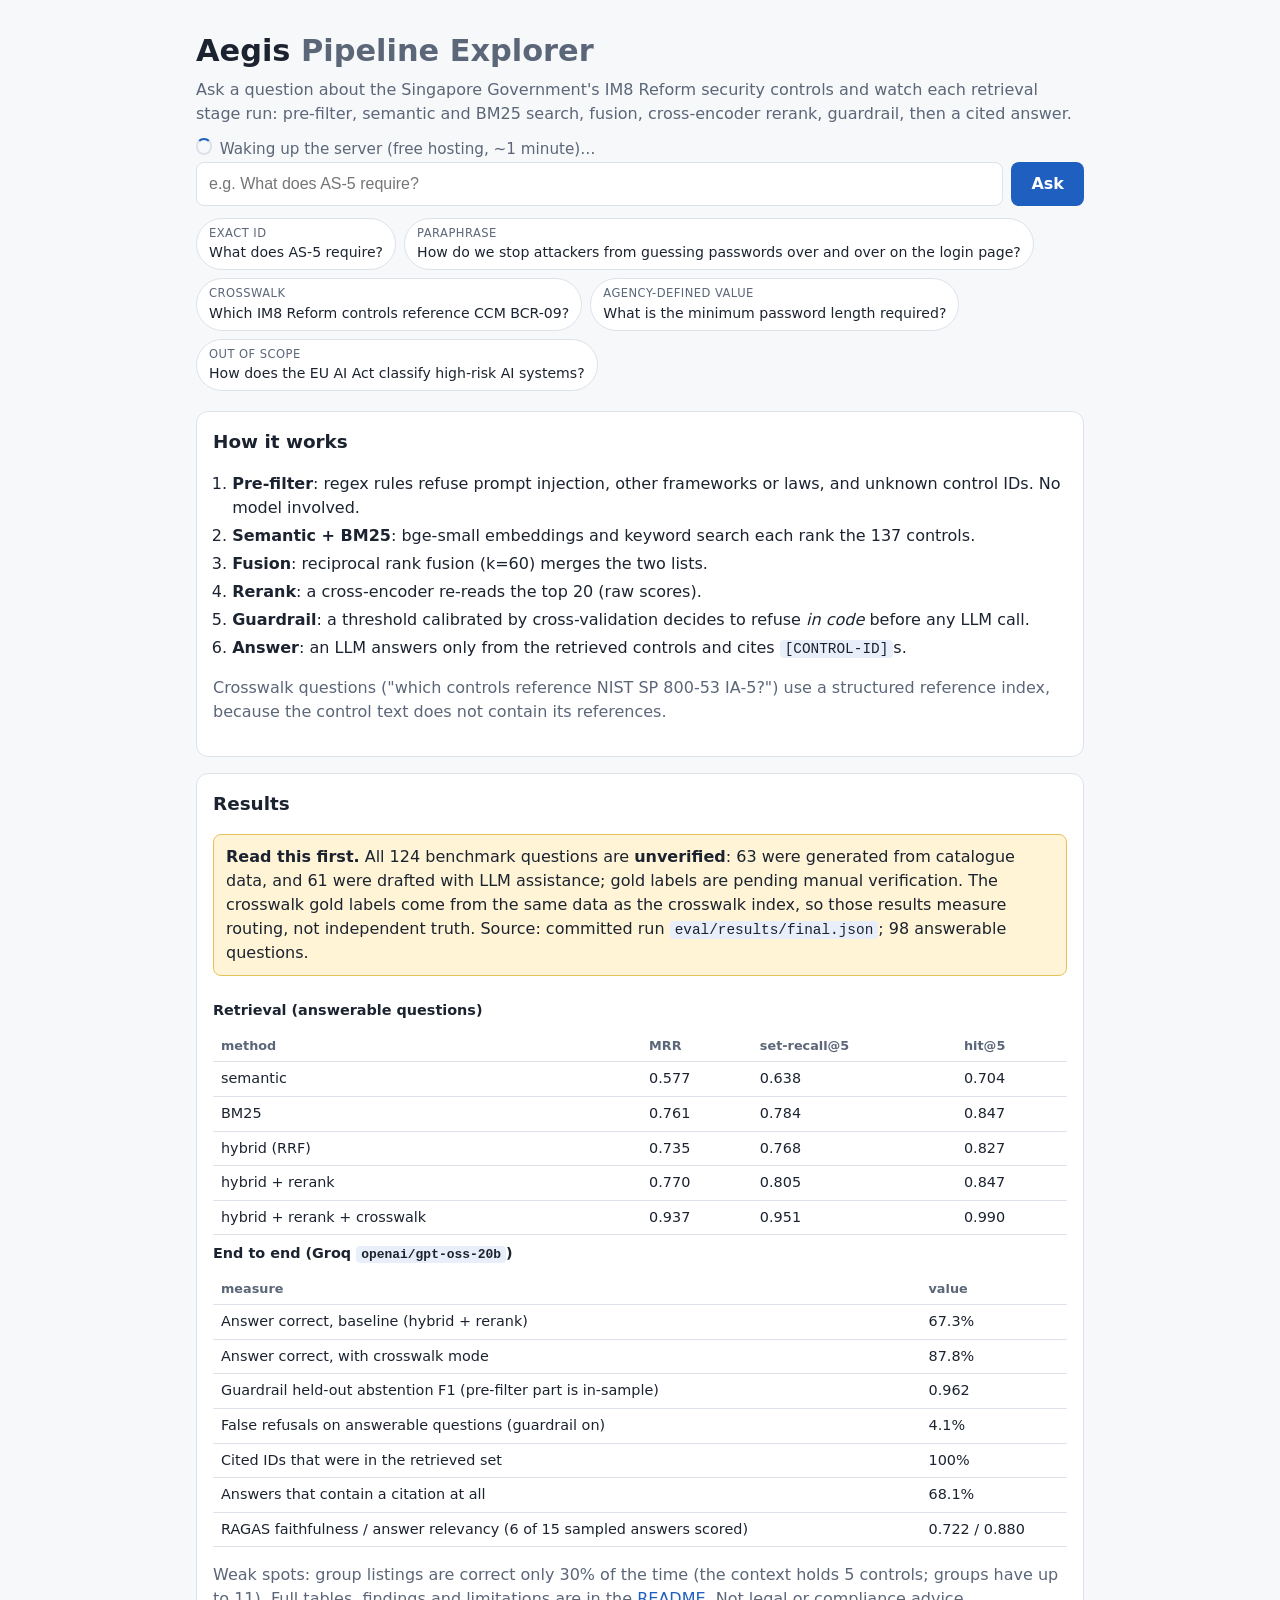
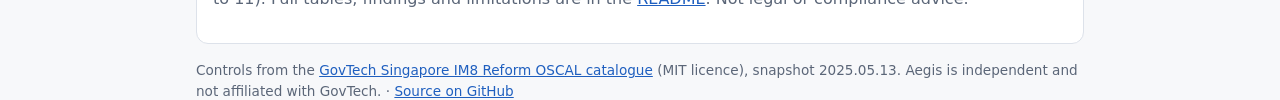
==== docs/index.html @ 262c3432 "API hardening (CORS, rate limit, answer cache, quota handling, DB fallback) and static docs frontend" ====
<!doctype html>
<html lang="en">
<head>
<meta charset="utf-8">
<meta name="viewport" content="width=device-width, initial-scale=1">
<title>Aegis Pipeline Explorer</title>
<meta name="description" content="Benchmarked retrieval over Singapore IM8 Reform compliance controls: watch every pipeline stage.">
<link rel="stylesheet" href="style.css">
</head>
<body>
<header class="wrap">
  <h1>Aegis <span class="muted">Pipeline Explorer</span></h1>
  <p class="lede">Ask a question about the Singapore Government's IM8 Reform security controls and watch each retrieval stage run: pre-filter, semantic and BM25 search, fusion, cross-encoder rerank, guardrail, then a cited answer.</p>
  <div id="status" class="status" role="status" aria-live="polite"></div>
</header>

<main class="wrap">
  <section aria-labelledby="ask-h">
    <h2 id="ask-h" class="sr">Ask a question</h2>
    <form id="form" autocomplete="off">
      <label for="q" class="sr">Question</label>
      <input id="q" name="q" type="text" maxlength="500" placeholder="e.g. What does AS-5 require?" required minlength="3">
      <button id="go" type="submit">Ask</button>
    </form>
    <div class="examples" id="examples" aria-label="Example questions"></div>
  </section>

  <section id="answer-card" class="card" hidden aria-live="polite"></section>
  <section id="pipeline" hidden aria-label="Pipeline stages"><h2>Pipeline</h2><div id="stages"></div></section>

  <section id="how" class="card">
    <h2>How it works</h2>
    <ol class="steps">
      <li><b>Pre-filter</b>: regex rules refuse prompt injection, other frameworks or laws, and unknown control IDs. No model involved.</li>
      <li><b>Semantic + BM25</b>: bge-small embeddings and keyword search each rank the 137 controls.</li>
      <li><b>Fusion</b>: reciprocal rank fusion (k=60) merges the two lists.</li>
      <li><b>Rerank</b>: a cross-encoder re-reads the top 20 (raw scores).</li>
      <li><b>Guardrail</b>: a threshold calibrated by cross-validation decides to refuse <em>in code</em> before any LLM call.</li>
      <li><b>Answer</b>: an LLM answers only from the retrieved controls and cites <code>[CONTROL-ID]</code>s.</li>
    </ol>
    <p class="muted">Crosswalk questions ("which controls reference NIST SP 800-53 IA-5?") use a structured reference index, because the control text does not contain its references.</p>
  </section>

  <section id="results" class="card">
    <h2>Results</h2>
    <p class="warn"><b>Read this first.</b> All 124 benchmark questions are <b>unverified</b>: 63 were generated from catalogue data, and 61 were drafted with LLM assistance; gold labels are pending manual verification. The crosswalk gold labels come from the same data as the crosswalk index, so those results measure routing, not independent truth. Source: committed run <code>eval/results/final.json</code>; 98 answerable questions.</p>
    <div class="scroll"><table>
      <caption>Retrieval (answerable questions)</caption>
      <thead><tr><th>method</th><th>MRR</th><th>set-recall@5</th><th>hit@5</th></tr></thead>
      <tbody>
        <tr><td>semantic</td><td>0.577</td><td>0.638</td><td>0.704</td></tr>
        <tr><td>BM25</td><td>0.761</td><td>0.784</td><td>0.847</td></tr>
        <tr><td>hybrid (RRF)</td><td>0.735</td><td>0.768</td><td>0.827</td></tr>
        <tr><td>hybrid + rerank</td><td>0.770</td><td>0.805</td><td>0.847</td></tr>
        <tr><td>hybrid + rerank + crosswalk</td><td>0.937</td><td>0.951</td><td>0.990</td></tr>
      </tbody>
    </table></div>
    <div class="scroll"><table>
      <caption>End to end (Groq <code>openai/gpt-oss-20b</code>)</caption>
      <thead><tr><th>measure</th><th>value</th></tr></thead>
      <tbody>
        <tr><td>Answer correct, baseline (hybrid + rerank)</td><td>67.3%</td></tr>
        <tr><td>Answer correct, with crosswalk mode</td><td>87.8%</td></tr>
        <tr><td>Guardrail held-out abstention F1 (pre-filter part is in-sample)</td><td>0.962</td></tr>
        <tr><td>False refusals on answerable questions (guardrail on)</td><td>4.1%</td></tr>
        <tr><td>Cited IDs that were in the retrieved set</td><td>100%</td></tr>
        <tr><td>Answers that contain a citation at all</td><td>68.1%</td></tr>
        <tr><td>RAGAS faithfulness / answer relevancy (6 of 15 sampled answers scored)</td><td>0.722 / 0.880</td></tr>
      </tbody>
    </table></div>
    <p class="muted">Weak spots: group listings are correct only 30% of the time (the context holds 5 controls; groups have up to 11). Full tables, findings and limitations are in the <a href="https://github.com/Roshindha/aegis#results">README</a>. Not legal or compliance advice.</p>
  </section>
</main>

<footer class="wrap muted">
  Controls from the <a href="https://github.com/GovTechSG/tech-standards">GovTech Singapore IM8 Reform OSCAL catalogue</a> (MIT licence), snapshot 2025.05.13.
  Aegis is independent and not affiliated with GovTech. · <a href="https://github.com/Roshindha/aegis">Source on GitHub</a>
</footer>
<script src="config.js"></script>
<script src="app.js"></script>
</body>
</html>
---- docs/style.css ----
:root {
  --bg: #f7f8fa; --card: #ffffff; --ink: #1c2330; --muted: #5b6678; --line: #dde2ea;
  --accent: #1f5fbf; --accent-ink: #ffffff; --ok: #1a7f4b; --ok-bg: #e3f4ea; --bad: #b3261e; --bad-bg: #fbe7e5;
  --warn-bg: #fff4d6; --warn-line: #e6c15a; --bar: #7fa8e6; --chip: #e8effb;
}
@media (prefers-color-scheme: dark) {
  :root:not([data-theme="light"]) {
    --bg: #0f141b; --card: #171e28; --ink: #e6ebf2; --muted: #98a4b6; --line: #2a3442;
    --accent: #6ea2f2; --accent-ink: #0b1220; --ok: #5fd195; --ok-bg: #123424; --bad: #ff8b82; --bad-bg: #3b1b19;
    --warn-bg: #3a3012; --warn-line: #7a6420; --bar: #3f6fb8; --chip: #1f2c42;
  }
}
* { box-sizing: border-box; }
body { margin: 0; background: var(--bg); color: var(--ink); font: 16px/1.5 system-ui, -apple-system, "Segoe UI", sans-serif; }
.wrap { max-width: 920px; margin: 0 auto; padding: 0 16px; }
h1 { margin: 28px 0 4px; font-size: 1.9rem; }
h2 { font-size: 1.15rem; margin: 0 0 10px; }
.muted { color: var(--muted); }
.lede { margin: 0 0 12px; color: var(--muted); }
a { color: var(--accent); }
code { font-size: .9em; background: var(--chip); padding: 1px 5px; border-radius: 4px; }
.sr { position: absolute; width: 1px; height: 1px; overflow: hidden; clip: rect(0 0 0 0); }
.status { min-height: 1.6em; font-size: .95rem; }
.status.waking { color: var(--muted); }
.status.waking::before { content: ""; display: inline-block; width: .8em; height: .8em; margin-right: .5em; border: 2px solid var(--line); border-top-color: var(--accent); border-radius: 50%; animation: spin 1s linear infinite; vertical-align: -1px; }
.status.ready { color: var(--ok); }
.status.fail { color: var(--bad); }
@keyframes spin { to { transform: rotate(360deg); } }
@media (prefers-reduced-motion: reduce) { .status.waking::before { animation: none; } }
form { display: flex; gap: 8px; }
input[type=text] { flex: 1; min-width: 0; padding: 12px; font-size: 1rem; border: 1px solid var(--line); border-radius: 8px; background: var(--card); color: var(--ink); }
button { font: inherit; cursor: pointer; }
#go { padding: 0 20px; border: 0; border-radius: 8px; background: var(--accent); color: var(--accent-ink); font-weight: 600; }
#go:disabled { opacity: .5; cursor: progress; }
input:focus-visible, button:focus-visible, summary:focus-visible, a:focus-visible { outline: 3px solid var(--accent); outline-offset: 2px; }
.examples { display: flex; flex-wrap: wrap; gap: 8px; margin: 12px 0 20px; }
.ex { border: 1px solid var(--line); background: var(--card); color: var(--ink); border-radius: 999px; padding: 6px 12px; font-size: .88rem; text-align: left; }
.ex small { color: var(--muted); display: block; font-size: .72rem; text-transform: uppercase; letter-spacing: .04em; }
.ex:hover { border-color: var(--accent); }
.card { background: var(--card); border: 1px solid var(--line); border-radius: 12px; padding: 16px; margin: 16px 0; }
.badge { display: inline-block; padding: 2px 10px; border-radius: 999px; font-size: .8rem; font-weight: 700; }
.badge.ok { background: var(--ok-bg); color: var(--ok); }
.badge.bad { background: var(--bad-bg); color: var(--bad); }
.answer-text { white-space: pre-wrap; margin: 10px 0; }
.chip { border: 1px solid var(--line); background: var(--chip); color: var(--accent); border-radius: 6px; padding: 0 6px; font-weight: 700; font-size: .85em; }
.chip[aria-expanded=true] { background: var(--accent); color: var(--accent-ink); }
.chip.invalid { color: var(--bad); }
.source { border-left: 3px solid var(--accent); background: var(--bg); padding: 8px 12px; margin: 8px 0; white-space: pre-wrap; font-size: .9rem; border-radius: 0 8px 8px 0; }
.banner { padding: 10px 12px; border-radius: 8px; margin: 10px 0; border: 1px solid var(--warn-line); background: var(--warn-bg); }
.banner.err { border-color: var(--bad); background: var(--bad-bg); }
details { background: var(--card); border: 1px solid var(--line); border-radius: 10px; margin: 8px 0; }
summary { cursor: pointer; padding: 10px 14px; font-weight: 600; display: flex; gap: 8px; align-items: center; flex-wrap: wrap; }
details > .body { padding: 0 14px 14px; overflow-x: auto; }
table { border-collapse: collapse; width: 100%; font-size: .9rem; }
caption { text-align: left; font-weight: 600; padding: 8px 0; }
th, td { border-bottom: 1px solid var(--line); padding: 6px 8px; text-align: left; vertical-align: top; }
th { color: var(--muted); font-weight: 600; font-size: .8rem; }
td.num { font-variant-numeric: tabular-nums; text-align: right; white-space: nowrap; }
.scroll { overflow-x: auto; }
.bar { height: 14px; background: var(--bar); border-radius: 3px; min-width: 3px; }
.barrow { display: grid; grid-template-columns: 5.2em 1fr 4.5em; gap: 8px; align-items: center; margin: 6px 0; font-size: .9rem; }
.meter { position: relative; height: 16px; background: var(--chip); border-radius: 8px; margin: 14px 0 22px; }
.meter .fill { position: absolute; inset: 0 auto 0 0; background: var(--bar); border-radius: 8px; }
.meter .mark { position: absolute; top: -5px; bottom: -5px; width: 3px; background: var(--bad); }
.meter .lab { position: absolute; top: 20px; font-size: .75rem; color: var(--muted); transform: translateX(-50%); white-space: nowrap; }
.warn { background: var(--warn-bg); border: 1px solid var(--warn-line); border-radius: 8px; padding: 10px 12px; }
.steps { padding-left: 1.2em; } .steps li { margin: 4px 0; }
footer { padding: 24px 16px 48px; font-size: .85rem; }
@media (max-width: 560px) {
  form { flex-direction: column; } #go { padding: 12px; }
  h1 { font-size: 1.5rem; }
  .barrow { grid-template-columns: 4.4em 1fr 3.8em; }
}
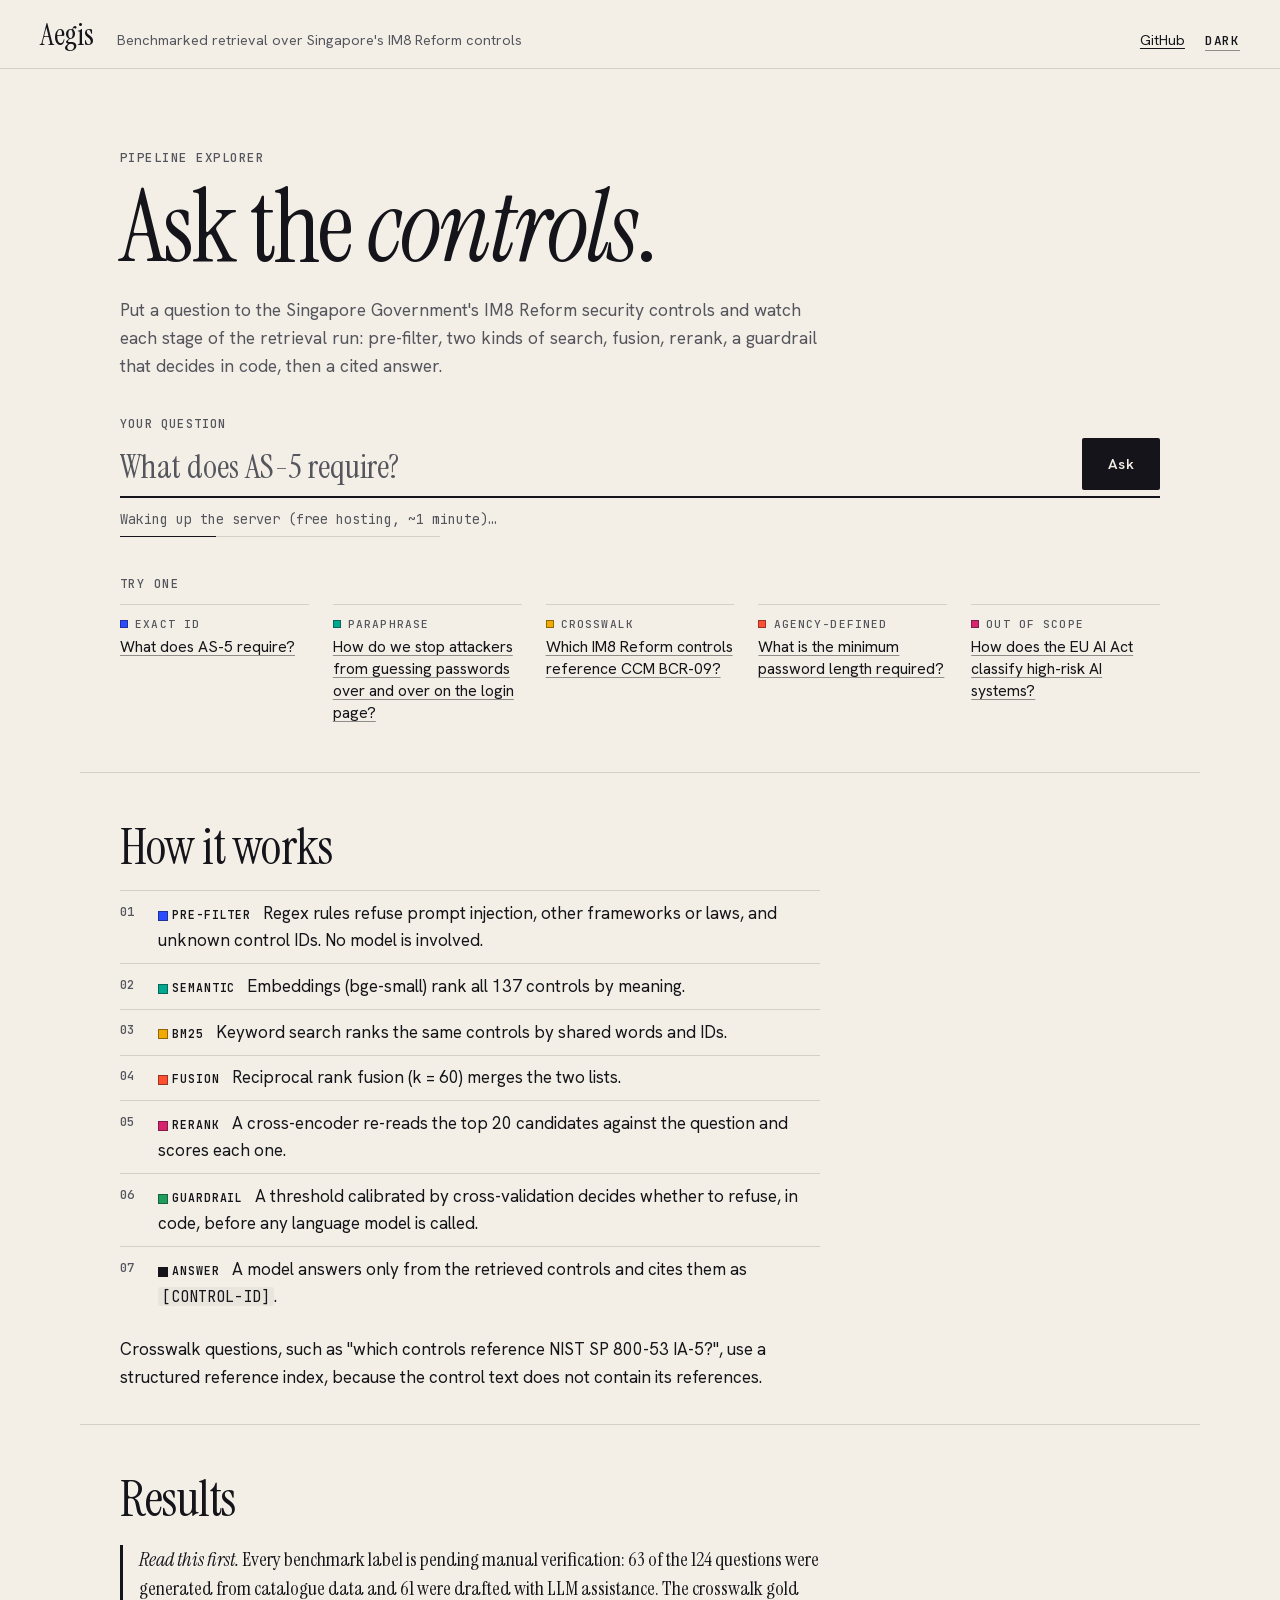
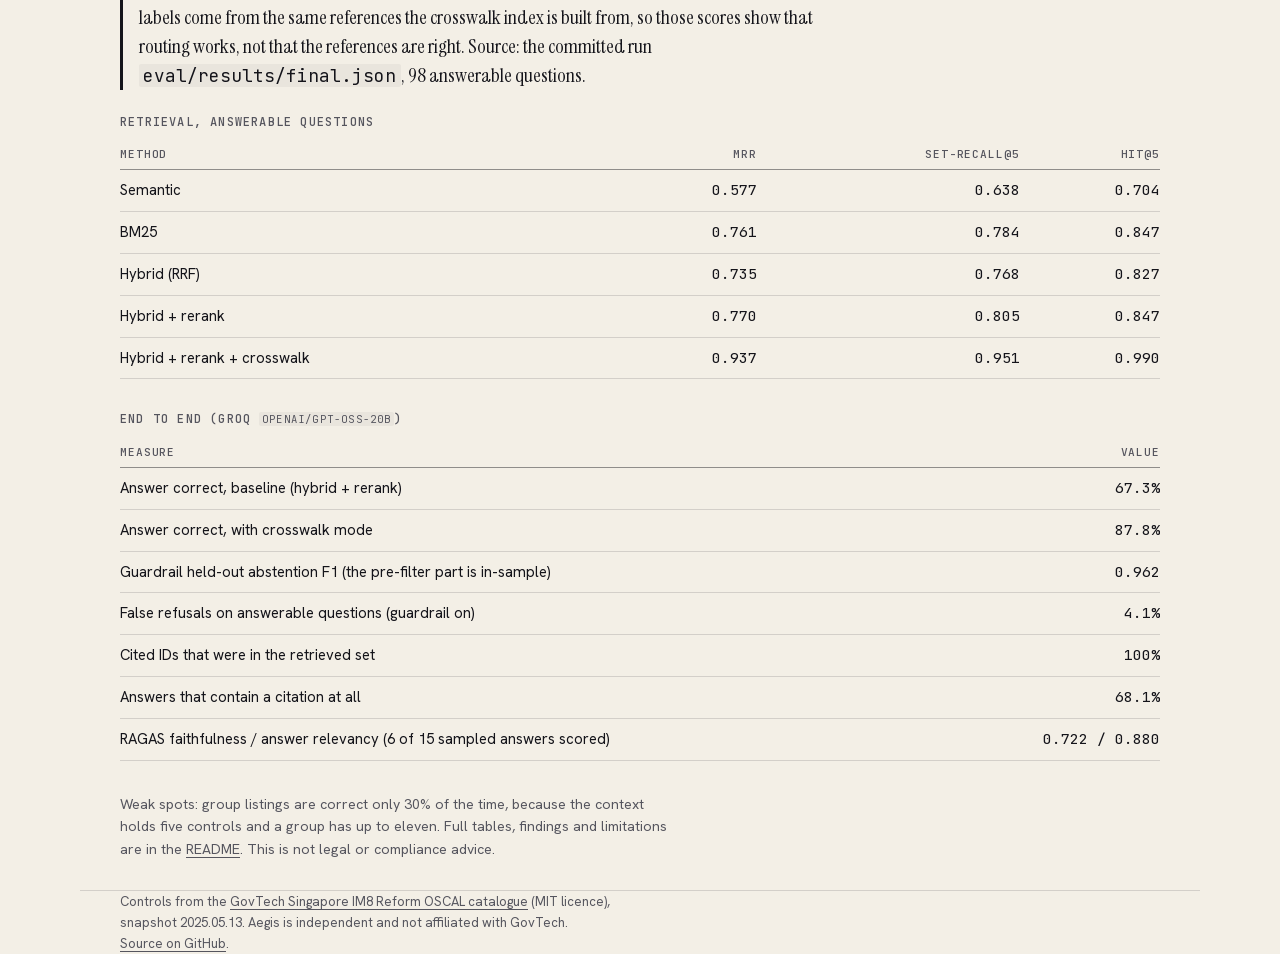
==== commit 158e9942: "Redesign the Pipeline Explorer: signal line, rank movement, flat editorial styling" ====
--- a/docs/index.html
+++ b/docs/index.html
@@ -5,77 +5,108 @@
 <meta name="viewport" content="width=device-width, initial-scale=1">
 <title>Aegis Pipeline Explorer</title>
 <meta name="description" content="Benchmarked retrieval over Singapore IM8 Reform compliance controls: watch every pipeline stage.">
+<meta name="color-scheme" content="light dark">
+<link rel="preload" href="fonts/instrument-serif.woff2" as="font" type="font/woff2" crossorigin>
+<link rel="preload" href="fonts/hanken-grotesk.woff2" as="font" type="font/woff2" crossorigin>
+<script>
+  /* Set the theme before first paint: saved choice, else the system preference. */
+  (function () {
+    var t = null;
+    try { t = localStorage.getItem("aegis-theme"); } catch (e) {}
+    if (t !== "light" && t !== "dark") t = matchMedia("(prefers-color-scheme: dark)").matches ? "dark" : "light";
+    document.documentElement.dataset.theme = t;
+  })();
+</script>
 <link rel="stylesheet" href="style.css">
 </head>
 <body>
-<header class="wrap">
-  <h1>Aegis <span class="muted">Pipeline Explorer</span></h1>
-  <p class="lede">Ask a question about the Singapore Government's IM8 Reform security controls and watch each retrieval stage run: pre-filter, semantic and BM25 search, fusion, cross-encoder rerank, guardrail, then a cited answer.</p>
-  <div id="status" class="status" role="status" aria-live="polite"></div>
+<a class="skip" href="#q">Skip to the question box</a>
+
+<header class="masthead wrap">
+  <a class="wordmark" href="./">Aegis</a>
+  <p class="tagline">Benchmarked retrieval over Singapore's IM8&nbsp;Reform controls</p>
+  <nav aria-label="Site">
+    <a href="https://github.com/Roshindha/aegis">GitHub</a>
+    <button id="theme" type="button" aria-pressed="false">Dark</button>
+  </nav>
 </header>
 
-<main class="wrap">
-  <section aria-labelledby="ask-h">
-    <h2 id="ask-h" class="sr">Ask a question</h2>
+<main>
+  <section class="ask wrap" aria-labelledby="ask-h">
+    <p class="kicker">Pipeline Explorer</p>
+    <h1 id="ask-h">Ask the <em>controls</em>.</h1>
+    <p class="lede">Put a question to the Singapore Government's IM8 Reform security controls and watch each stage of the retrieval run: pre-filter, two kinds of search, fusion, rerank, a guardrail that decides in code, then a cited answer.</p>
     <form id="form" autocomplete="off">
-      <label for="q" class="sr">Question</label>
-      <input id="q" name="q" type="text" maxlength="500" placeholder="e.g. What does AS-5 require?" required minlength="3">
-      <button id="go" type="submit">Ask</button>
+      <label for="q">Your question</label>
+      <div class="field">
+        <input id="q" name="q" type="text" maxlength="500" minlength="3" required placeholder="What does AS-5 require?">
+        <button id="go" type="submit">Ask</button>
+      </div>
     </form>
-    <div class="examples" id="examples" aria-label="Example questions"></div>
+    <div id="status" class="status" role="status" aria-live="polite"></div>
+    <h2 class="label">Try one</h2>
+    <ul class="examples" id="examples"></ul>
   </section>
 
-  <section id="answer-card" class="card" hidden aria-live="polite"></section>
-  <section id="pipeline" hidden aria-label="Pipeline stages"><h2>Pipeline</h2><div id="stages"></div></section>
-
-  <section id="how" class="card">
-    <h2>How it works</h2>
-    <ol class="steps">
-      <li><b>Pre-filter</b>: regex rules refuse prompt injection, other frameworks or laws, and unknown control IDs. No model involved.</li>
-      <li><b>Semantic + BM25</b>: bge-small embeddings and keyword search each rank the 137 controls.</li>
-      <li><b>Fusion</b>: reciprocal rank fusion (k=60) merges the two lists.</li>
-      <li><b>Rerank</b>: a cross-encoder re-reads the top 20 (raw scores).</li>
-      <li><b>Guardrail</b>: a threshold calibrated by cross-validation decides to refuse <em>in code</em> before any LLM call.</li>
-      <li><b>Answer</b>: an LLM answers only from the retrieved controls and cites <code>[CONTROL-ID]</code>s.</li>
-    </ol>
-    <p class="muted">Crosswalk questions ("which controls reference NIST SP 800-53 IA-5?") use a structured reference index, because the control text does not contain its references.</p>
+  <section id="run" class="wide" hidden aria-label="Pipeline">
+    <div class="wrap">
+      <h2 class="label">Pipeline</h2>
+      <ol class="line" id="line"></ol>
+    </div>
   </section>
 
-  <section id="results" class="card">
-    <h2>Results</h2>
-    <p class="warn"><b>Read this first.</b> All 124 benchmark questions are <b>unverified</b>: 63 were generated from catalogue data, and 61 were drafted with LLM assistance; gold labels are pending manual verification. The crosswalk gold labels come from the same data as the crosswalk index, so those results measure routing, not independent truth. Source: committed run <code>eval/results/final.json</code>; 98 answerable questions.</p>
-    <div class="scroll"><table>
-      <caption>Retrieval (answerable questions)</caption>
-      <thead><tr><th>method</th><th>MRR</th><th>set-recall@5</th><th>hit@5</th></tr></thead>
+  <section id="how" class="wrap prose" aria-labelledby="how-h">
+    <h2 id="how-h">How it works</h2>
+    <ol class="steps">
+      <li><span class="tag" style="--stage: var(--c-prefilter)">Pre-filter</span> Regex rules refuse prompt injection, other frameworks or laws, and unknown control IDs. No model is involved.</li>
+      <li><span class="tag" style="--stage: var(--c-semantic)">Semantic</span> Embeddings (bge-small) rank all 137 controls by meaning.</li>
+      <li><span class="tag" style="--stage: var(--c-bm25)">BM25</span> Keyword search ranks the same controls by shared words and IDs.</li>
+      <li><span class="tag" style="--stage: var(--c-fusion)">Fusion</span> Reciprocal rank fusion (k&nbsp;=&nbsp;60) merges the two lists.</li>
+      <li><span class="tag" style="--stage: var(--c-rerank)">Rerank</span> A cross-encoder re-reads the top 20 candidates against the question and scores each one.</li>
+      <li><span class="tag" style="--stage: var(--c-guardrail)">Guardrail</span> A threshold calibrated by cross-validation decides whether to refuse, in code, before any language model is called.</li>
+      <li><span class="tag" style="--stage: var(--c-answer)">Answer</span> A model answers only from the retrieved controls and cites them as <code>[CONTROL-ID]</code>.</li>
+    </ol>
+    <p>Crosswalk questions, such as "which controls reference NIST SP 800-53 IA-5?", use a structured reference index, because the control text does not contain its references.</p>
+  </section>
+
+  <section id="results" class="wrap prose" aria-labelledby="res-h">
+    <h2 id="res-h">Results</h2>
+    <p class="note"><b>Read this first.</b> Every benchmark label is pending manual verification: 63 of the 124 questions were generated from catalogue data and 61 were drafted with LLM assistance. The crosswalk gold labels come from the same references the crosswalk index is built from, so those scores show that routing works, not that the references are right. Source: the committed run <code>eval/results/final.json</code>, 98 answerable questions.</p>
+
+    <div class="tablewrap"><table>
+      <caption>Retrieval, answerable questions</caption>
+      <thead><tr><th scope="col">Method</th><th scope="col" class="num">MRR</th><th scope="col" class="num">Set-recall@5</th><th scope="col" class="num">Hit@5</th></tr></thead>
       <tbody>
-        <tr><td>semantic</td><td>0.577</td><td>0.638</td><td>0.704</td></tr>
-        <tr><td>BM25</td><td>0.761</td><td>0.784</td><td>0.847</td></tr>
-        <tr><td>hybrid (RRF)</td><td>0.735</td><td>0.768</td><td>0.827</td></tr>
-        <tr><td>hybrid + rerank</td><td>0.770</td><td>0.805</td><td>0.847</td></tr>
-        <tr><td>hybrid + rerank + crosswalk</td><td>0.937</td><td>0.951</td><td>0.990</td></tr>
+        <tr><th scope="row">Semantic</th><td class="num">0.577</td><td class="num">0.638</td><td class="num">0.704</td></tr>
+        <tr><th scope="row">BM25</th><td class="num">0.761</td><td class="num">0.784</td><td class="num">0.847</td></tr>
+        <tr><th scope="row">Hybrid (RRF)</th><td class="num">0.735</td><td class="num">0.768</td><td class="num">0.827</td></tr>
+        <tr><th scope="row">Hybrid + rerank</th><td class="num">0.770</td><td class="num">0.805</td><td class="num">0.847</td></tr>
+        <tr><th scope="row">Hybrid + rerank + crosswalk</th><td class="num">0.937</td><td class="num">0.951</td><td class="num">0.990</td></tr>
       </tbody>
     </table></div>
-    <div class="scroll"><table>
+
+    <div class="tablewrap"><table>
       <caption>End to end (Groq <code>openai/gpt-oss-20b</code>)</caption>
-      <thead><tr><th>measure</th><th>value</th></tr></thead>
+      <thead><tr><th scope="col">Measure</th><th scope="col" class="num">Value</th></tr></thead>
       <tbody>
-        <tr><td>Answer correct, baseline (hybrid + rerank)</td><td>67.3%</td></tr>
-        <tr><td>Answer correct, with crosswalk mode</td><td>87.8%</td></tr>
-        <tr><td>Guardrail held-out abstention F1 (pre-filter part is in-sample)</td><td>0.962</td></tr>
-        <tr><td>False refusals on answerable questions (guardrail on)</td><td>4.1%</td></tr>
-        <tr><td>Cited IDs that were in the retrieved set</td><td>100%</td></tr>
-        <tr><td>Answers that contain a citation at all</td><td>68.1%</td></tr>
-        <tr><td>RAGAS faithfulness / answer relevancy (6 of 15 sampled answers scored)</td><td>0.722 / 0.880</td></tr>
+        <tr><th scope="row">Answer correct, baseline (hybrid + rerank)</th><td class="num">67.3%</td></tr>
+        <tr><th scope="row">Answer correct, with crosswalk mode</th><td class="num">87.8%</td></tr>
+        <tr><th scope="row">Guardrail held-out abstention F1 (the pre-filter part is in-sample)</th><td class="num">0.962</td></tr>
+        <tr><th scope="row">False refusals on answerable questions (guardrail on)</th><td class="num">4.1%</td></tr>
+        <tr><th scope="row">Cited IDs that were in the retrieved set</th><td class="num">100%</td></tr>
+        <tr><th scope="row">Answers that contain a citation at all</th><td class="num">68.1%</td></tr>
+        <tr><th scope="row">RAGAS faithfulness / answer relevancy (6 of 15 sampled answers scored)</th><td class="num">0.722 / 0.880</td></tr>
       </tbody>
     </table></div>
-    <p class="muted">Weak spots: group listings are correct only 30% of the time (the context holds 5 controls; groups have up to 11). Full tables, findings and limitations are in the <a href="https://github.com/Roshindha/aegis#results">README</a>. Not legal or compliance advice.</p>
+
+    <p class="small">Weak spots: group listings are correct only 30% of the time, because the context holds five controls and a group has up to eleven. Full tables, findings and limitations are in the <a href="https://github.com/Roshindha/aegis#results">README</a>. This is not legal or compliance advice.</p>
   </section>
 </main>
 
-<footer class="wrap muted">
-  Controls from the <a href="https://github.com/GovTechSG/tech-standards">GovTech Singapore IM8 Reform OSCAL catalogue</a> (MIT licence), snapshot 2025.05.13.
-  Aegis is independent and not affiliated with GovTech. · <a href="https://github.com/Roshindha/aegis">Source on GitHub</a>
+<footer class="wrap">
+  <p>Controls from the <a href="https://github.com/GovTechSG/tech-standards">GovTech Singapore IM8 Reform OSCAL catalogue</a> (MIT licence), snapshot 2025.05.13. Aegis is independent and not affiliated with GovTech. <a href="https://github.com/Roshindha/aegis">Source on GitHub</a>.</p>
 </footer>
+
 <script src="config.js"></script>
 <script src="app.js"></script>
 </body>
--- a/docs/style.css
+++ b/docs/style.css
@@ -1,73 +1,250 @@
+/* Aegis Pipeline Explorer: flat colour, hairlines, no shadows, no gradients. */
+@font-face { font-family: "Instrument Serif"; font-style: normal; font-weight: 400; font-display: swap; src: url("fonts/instrument-serif.woff2") format("woff2"); }
+@font-face { font-family: "Instrument Serif"; font-style: italic; font-weight: 400; font-display: swap; src: url("fonts/instrument-serif-italic.woff2") format("woff2"); }
+@font-face { font-family: "Hanken Grotesk"; font-style: normal; font-weight: 400 700; font-display: swap; src: url("fonts/hanken-grotesk.woff2") format("woff2"); }
+@font-face { font-family: "JetBrains Mono"; font-style: normal; font-weight: 400 600; font-display: swap; src: url("fonts/jetbrains-mono.woff2") format("woff2"); }
+
 :root {
-  --bg: #f7f8fa; --card: #ffffff; --ink: #1c2330; --muted: #5b6678; --line: #dde2ea;
-  --accent: #1f5fbf; --accent-ink: #ffffff; --ok: #1a7f4b; --ok-bg: #e3f4ea; --bad: #b3261e; --bad-bg: #fbe7e5;
-  --warn-bg: #fff4d6; --warn-line: #e6c15a; --bar: #7fa8e6; --chip: #e8effb;
-}
-@media (prefers-color-scheme: dark) {
-  :root:not([data-theme="light"]) {
-    --bg: #0f141b; --card: #171e28; --ink: #e6ebf2; --muted: #98a4b6; --line: #2a3442;
-    --accent: #6ea2f2; --accent-ink: #0b1220; --ok: #5fd195; --ok-bg: #123424; --bad: #ff8b82; --bad-bg: #3b1b19;
-    --warn-bg: #3a3012; --warn-line: #7a6420; --bar: #3f6fb8; --chip: #1f2c42;
-  }
-}
+  --paper: #F3EFE6;
+  --ink: #14141A;
+  --muted: #55555E;
+  --rule: rgba(20, 20, 26, .14);
+  --rule-strong: rgba(20, 20, 26, .45);
+  --tint: rgba(20, 20, 26, .045);
+
+  --c-prefilter: #2B4BFF;
+  --c-crosswalk: #14141A;
+  --c-semantic: #00A88F;
+  --c-bm25: #F2A900;
+  --c-fusion: #FF4F2E;
+  --c-rerank: #D6246E;
+  --c-guardrail: #1E9E5A;
+  --c-answer: #14141A;
+
+  --pass: #1E9E5A;
+  --pass-ink: #146B3D;
+  --refuse: #D83A2E;
+  --refuse-ink: #B02A20;
+  --hl: #A87700;
+  --focus: #2B4BFF;
+
+  --serif: "Instrument Serif", "Iowan Old Style", Georgia, serif;
+  --sans: "Hanken Grotesk", "Helvetica Neue", sans-serif;
+  --mono: "JetBrains Mono", ui-monospace, Menlo, monospace;
+  --measure: 70ch;
+  --gutter: clamp(16px, 4vw, 40px);
+}
+:root[data-theme="dark"] {
+  --paper: #0E0F13;
+  --ink: #ECE8DF;
+  --muted: #A4A19A;
+  --rule: rgba(236, 232, 223, .16);
+  --rule-strong: rgba(236, 232, 223, .5);
+  --tint: rgba(236, 232, 223, .05);
+
+  --c-prefilter: #7B93FF;
+  --c-crosswalk: #ECE8DF;
+  --c-semantic: #2CD1B5;
+  --c-bm25: #FFC83D;
+  --c-fusion: #FF7A5C;
+  --c-rerank: #FF5C9E;
+  --c-guardrail: #3FCB84;
+  --c-answer: #ECE8DF;
+
+  --pass: #3FCB84;
+  --pass-ink: #55D694;
+  --refuse: #FF6B5E;
+  --refuse-ink: #FF8479;
+  --hl: #F0C040;
+  --focus: #7B93FF;
+}
+
 * { box-sizing: border-box; }
-body { margin: 0; background: var(--bg); color: var(--ink); font: 16px/1.5 system-ui, -apple-system, "Segoe UI", sans-serif; }
-.wrap { max-width: 920px; margin: 0 auto; padding: 0 16px; }
-h1 { margin: 28px 0 4px; font-size: 1.9rem; }
-h2 { font-size: 1.15rem; margin: 0 0 10px; }
-.muted { color: var(--muted); }
-.lede { margin: 0 0 12px; color: var(--muted); }
-a { color: var(--accent); }
-code { font-size: .9em; background: var(--chip); padding: 1px 5px; border-radius: 4px; }
-.sr { position: absolute; width: 1px; height: 1px; overflow: hidden; clip: rect(0 0 0 0); }
-.status { min-height: 1.6em; font-size: .95rem; }
-.status.waking { color: var(--muted); }
-.status.waking::before { content: ""; display: inline-block; width: .8em; height: .8em; margin-right: .5em; border: 2px solid var(--line); border-top-color: var(--accent); border-radius: 50%; animation: spin 1s linear infinite; vertical-align: -1px; }
-.status.ready { color: var(--ok); }
-.status.fail { color: var(--bad); }
-@keyframes spin { to { transform: rotate(360deg); } }
-@media (prefers-reduced-motion: reduce) { .status.waking::before { animation: none; } }
-form { display: flex; gap: 8px; }
-input[type=text] { flex: 1; min-width: 0; padding: 12px; font-size: 1rem; border: 1px solid var(--line); border-radius: 8px; background: var(--card); color: var(--ink); }
-button { font: inherit; cursor: pointer; }
-#go { padding: 0 20px; border: 0; border-radius: 8px; background: var(--accent); color: var(--accent-ink); font-weight: 600; }
-#go:disabled { opacity: .5; cursor: progress; }
-input:focus-visible, button:focus-visible, summary:focus-visible, a:focus-visible { outline: 3px solid var(--accent); outline-offset: 2px; }
-.examples { display: flex; flex-wrap: wrap; gap: 8px; margin: 12px 0 20px; }
-.ex { border: 1px solid var(--line); background: var(--card); color: var(--ink); border-radius: 999px; padding: 6px 12px; font-size: .88rem; text-align: left; }
-.ex small { color: var(--muted); display: block; font-size: .72rem; text-transform: uppercase; letter-spacing: .04em; }
-.ex:hover { border-color: var(--accent); }
-.card { background: var(--card); border: 1px solid var(--line); border-radius: 12px; padding: 16px; margin: 16px 0; }
-.badge { display: inline-block; padding: 2px 10px; border-radius: 999px; font-size: .8rem; font-weight: 700; }
-.badge.ok { background: var(--ok-bg); color: var(--ok); }
-.badge.bad { background: var(--bad-bg); color: var(--bad); }
-.answer-text { white-space: pre-wrap; margin: 10px 0; }
-.chip { border: 1px solid var(--line); background: var(--chip); color: var(--accent); border-radius: 6px; padding: 0 6px; font-weight: 700; font-size: .85em; }
-.chip[aria-expanded=true] { background: var(--accent); color: var(--accent-ink); }
-.chip.invalid { color: var(--bad); }
-.source { border-left: 3px solid var(--accent); background: var(--bg); padding: 8px 12px; margin: 8px 0; white-space: pre-wrap; font-size: .9rem; border-radius: 0 8px 8px 0; }
-.banner { padding: 10px 12px; border-radius: 8px; margin: 10px 0; border: 1px solid var(--warn-line); background: var(--warn-bg); }
-.banner.err { border-color: var(--bad); background: var(--bad-bg); }
-details { background: var(--card); border: 1px solid var(--line); border-radius: 10px; margin: 8px 0; }
-summary { cursor: pointer; padding: 10px 14px; font-weight: 600; display: flex; gap: 8px; align-items: center; flex-wrap: wrap; }
-details > .body { padding: 0 14px 14px; overflow-x: auto; }
-table { border-collapse: collapse; width: 100%; font-size: .9rem; }
-caption { text-align: left; font-weight: 600; padding: 8px 0; }
-th, td { border-bottom: 1px solid var(--line); padding: 6px 8px; text-align: left; vertical-align: top; }
-th { color: var(--muted); font-weight: 600; font-size: .8rem; }
-td.num { font-variant-numeric: tabular-nums; text-align: right; white-space: nowrap; }
-.scroll { overflow-x: auto; }
-.bar { height: 14px; background: var(--bar); border-radius: 3px; min-width: 3px; }
-.barrow { display: grid; grid-template-columns: 5.2em 1fr 4.5em; gap: 8px; align-items: center; margin: 6px 0; font-size: .9rem; }
-.meter { position: relative; height: 16px; background: var(--chip); border-radius: 8px; margin: 14px 0 22px; }
-.meter .fill { position: absolute; inset: 0 auto 0 0; background: var(--bar); border-radius: 8px; }
-.meter .mark { position: absolute; top: -5px; bottom: -5px; width: 3px; background: var(--bad); }
-.meter .lab { position: absolute; top: 20px; font-size: .75rem; color: var(--muted); transform: translateX(-50%); white-space: nowrap; }
-.warn { background: var(--warn-bg); border: 1px solid var(--warn-line); border-radius: 8px; padding: 10px 12px; }
-.steps { padding-left: 1.2em; } .steps li { margin: 4px 0; }
-footer { padding: 24px 16px 48px; font-size: .85rem; }
-@media (max-width: 560px) {
-  form { flex-direction: column; } #go { padding: 12px; }
-  h1 { font-size: 1.5rem; }
-  .barrow { grid-template-columns: 4.4em 1fr 3.8em; }
-}
+html { -webkit-text-size-adjust: 100%; }
+body { margin: 0; background: var(--paper); color: var(--ink); font: 400 17px/1.6 var(--sans); font-feature-settings: "kern", "liga"; }
+a { color: inherit; text-decoration-thickness: 1px; text-underline-offset: .2em; }
+a:hover { text-decoration-thickness: 2px; }
+button { font: inherit; color: inherit; background: none; border: 0; padding: 0; cursor: pointer; text-align: left; }
+:focus-visible { outline: 2px solid var(--focus); outline-offset: 2px; }
+.skip { position: absolute; left: -999px; top: 0; background: var(--ink); color: var(--paper); padding: .5rem 1rem; z-index: 5; }
+.skip:focus { left: 0; }
+.sr { position: absolute; width: 1px; height: 1px; overflow: hidden; clip: rect(0 0 0 0); white-space: nowrap; }
+
+.wrap { max-width: 1120px; margin: 0 auto; padding: 0 var(--gutter); }
+.prose > * { max-width: var(--measure); }
+.prose > .tablewrap { max-width: 100%; }
+
+/* ---------- masthead ---------- */
+.masthead { display: flex; align-items: baseline; gap: 1.5rem; padding-top: 1.25rem; padding-bottom: 1rem; border-bottom: 1px solid var(--rule); max-width: none; padding-left: var(--gutter); padding-right: var(--gutter); }
+.wordmark { font: 400 1.9rem/1 var(--serif); text-decoration: none; letter-spacing: -.01em; }
+.tagline { margin: 0; color: var(--muted); font-size: .9rem; flex: 1; min-width: 0; }
+.masthead nav { display: flex; gap: 1.25rem; align-items: baseline; font-size: .9rem; }
+#theme { font: 500 .8rem var(--mono); text-transform: uppercase; letter-spacing: .06em; border-bottom: 1px solid var(--rule-strong); padding: 0 0 1px; }
+#theme:hover { border-bottom-color: var(--ink); }
+
+/* ---------- ask ---------- */
+.ask { padding-top: clamp(2.5rem, 7vw, 5rem); padding-bottom: 2rem; }
+.kicker { margin: 0 0 .75rem; font: 500 .78rem var(--mono); text-transform: uppercase; letter-spacing: .12em; color: var(--muted); }
+h1 { margin: 0; font: 400 clamp(3rem, 9vw, 6.25rem)/.98 var(--serif); letter-spacing: -.02em; }
+h1 em { font-style: italic; }
+.lede { max-width: var(--measure); margin: 1.25rem 0 2.25rem; font-size: 1.1rem; color: var(--muted); }
+form label { display: block; font: 500 .75rem var(--mono); text-transform: uppercase; letter-spacing: .1em; color: var(--muted); margin-bottom: .35rem; }
+.field { display: flex; align-items: flex-end; gap: 1rem; border-bottom: 2px solid var(--ink); }
+.field:focus-within { border-bottom-color: var(--focus); }
+#q { flex: 1; min-width: 0; padding: .5rem 0; font: 400 clamp(1.4rem, 3.4vw, 2.1rem)/1.25 var(--serif); color: var(--ink); background: transparent; border: 0; border-radius: 2px; }
+#q::placeholder { color: var(--muted); opacity: 1; }
+#q:focus-visible { outline: none; }
+#go { align-self: stretch; padding: 0 1.6rem; margin-bottom: 6px; background: var(--ink); color: var(--paper); font: 600 .9rem var(--sans); letter-spacing: .04em; border-radius: 2px; }
+#go:hover:not(:disabled) { background: var(--c-prefilter); color: #fff; }
+:root[data-theme="dark"] #go:hover:not(:disabled) { background: var(--c-prefilter); color: #0E0F13; }
+#go:disabled { opacity: .45; cursor: progress; }
+.status { min-height: 1.9rem; margin-top: .75rem; font: 400 .85rem var(--mono); color: var(--muted); }
+.status.ready { color: var(--pass-ink); }
+.status.fail { color: var(--refuse-ink); }
+.status .bar { display: block; position: relative; height: 1px; width: 100%; max-width: 20rem; margin-top: .5rem; background: var(--rule); overflow: hidden; }
+.status .bar::after { content: ""; position: absolute; top: 0; height: 1px; width: 30%; background: var(--ink); animation: sweep 1.6s linear infinite; }
+@keyframes sweep { from { left: -30%; } to { left: 100%; } }
+.status button { text-decoration: underline; text-underline-offset: .2em; color: var(--ink); }
+
+.label { margin: 2.25rem 0 .75rem; font: 500 .75rem var(--mono); text-transform: uppercase; letter-spacing: .12em; color: var(--muted); }
+.examples { list-style: none; margin: 0; padding: 0; display: grid; grid-template-columns: repeat(auto-fit, minmax(170px, 1fr)); gap: 0 1.5rem; }
+.examples li { border-top: 1px solid var(--rule); padding: .75rem 0 1rem; }
+.ex { display: block; width: 100%; }
+.ex .t { display: flex; align-items: center; gap: .45rem; margin-bottom: .3rem; font: 500 .7rem var(--mono); text-transform: uppercase; letter-spacing: .1em; color: var(--muted); }
+.ex .t i { width: 8px; height: 8px; background: var(--stage); border: 1px solid var(--rule-strong); }
+.ex .q { text-decoration: underline; text-decoration-color: var(--rule-strong); text-decoration-thickness: 1px; text-underline-offset: .22em; font-size: .98rem; line-height: 1.4; display: block; }
+.ex:hover .q { text-decoration-color: var(--ink); text-decoration-thickness: 2px; }
+
+/* ---------- the signal line ---------- */
+.wide { border-top: 1px solid var(--rule); margin-top: 1rem; padding-bottom: 3rem; }
+.line { list-style: none; margin: 0; padding: 0; }
+.stage { --stage: var(--ink); position: relative; padding: 0 0 .25rem 2.4rem; }
+.stage .node { position: absolute; left: 0; top: 1.15rem; width: 14px; height: 14px; border-radius: 50%; background: var(--stage); border: 1px solid var(--rule-strong); transform: scale(1); transition: background-color .2s, transform .2s; }
+.stage::after { content: ""; position: absolute; left: 6px; top: calc(1.15rem + 14px); bottom: -1.15rem; width: 2px; background: var(--stage); transform: scaleY(0); transform-origin: top; }
+.stage.next::after { transform: scaleY(1); transition: transform .4s ease-out; }
+.stage:last-child::after { display: none; }
+.stage.pending .node, .stage.skipped .node { background: transparent; }
+.stage.pending::after, .stage.skipped::after { background: var(--rule-strong); }
+.stage.skipped::after, .stage.pending::after { transform: scaleY(1); width: 1px; left: 6.5px; }
+.stage.entering .node { transform: scale(1.35); }
+.stage .head { display: grid; grid-template-columns: 1fr auto; align-items: baseline; gap: .25rem 1rem; width: 100%; padding: .85rem 0 .6rem; border-top: 1px solid var(--rule); }
+.stage:first-child .head { border-top: 0; }
+.stage .name { font: 400 1.7rem/1.1 var(--serif); }
+.stage .sum { font: 400 .8rem var(--mono); color: var(--muted); text-align: right; }
+.stage .desc { grid-column: 1 / -1; font-size: .88rem; color: var(--muted); }
+.stage.pending .head, .stage.skipped .head { cursor: default; }
+.stage.pending .name, .stage.skipped .name { color: var(--muted); }
+.stage.pending .ph { grid-column: 1 / -1; height: 1px; width: min(18rem, 60%); background: var(--rule); }
+.collapse { display: grid; grid-template-columns: minmax(0, 1fr); grid-template-rows: 0fr; transition: grid-template-rows .25s ease; }
+.stage.open .collapse { grid-template-rows: 1fr; }
+.collapse > .inner { overflow: hidden; min-height: 0; }
+.detail { padding: .25rem 0 1.75rem; }
+.stage.pending .collapse, .stage.skipped .collapse { display: none; }
+
+/* tables and ids */
+.tablewrap { overflow-x: auto; margin: 1.5rem 0 2rem; }
+table { border-collapse: collapse; width: 100%; font-size: .93rem; }
+caption { text-align: left; font: 500 .75rem var(--mono); text-transform: uppercase; letter-spacing: .1em; color: var(--muted); padding-bottom: .6rem; }
+th, td { text-align: left; padding: .5rem .75rem .5rem 0; border-bottom: 1px solid var(--rule); vertical-align: baseline; }
+thead th { font: 500 .7rem var(--mono); text-transform: uppercase; letter-spacing: .08em; color: var(--muted); border-bottom: 1px solid var(--rule-strong); }
+tbody th { font-weight: 400; }
+.num, td.num, th.num { font-family: var(--mono); font-variant-numeric: tabular-nums; text-align: right; padding-right: 0; padding-left: .75rem; white-space: nowrap; }
+.rank td:first-child, .rank th:first-child { width: 2.2rem; color: var(--muted); font-family: var(--mono); }
+.rank { border-top: 2px solid var(--stage); }
+.id { font: 600 .85rem var(--mono); border-bottom: 1px solid transparent; }
+.id:hover, .id.hl { border-bottom-color: var(--hl); }
+tr.hl td, tr.hl th { background: var(--tint); }
+
+/* rerank bars */
+.bars { border-top: 2px solid var(--c-rerank); padding-top: .5rem; }
+.brow { display: grid; grid-template-columns: 5.2rem 1fr 4.6rem; align-items: center; gap: .75rem; min-height: 1.9rem; }
+.track { position: relative; height: 14px; }
+.zero { position: absolute; top: -4px; bottom: -4px; width: 1px; background: var(--ink); }
+.fillbar { position: absolute; top: 0; bottom: 0; background: var(--c-rerank); border: 1px solid var(--rule-strong); }
+.brow.hl .fillbar { outline: 2px solid var(--hl); outline-offset: 1px; }
+.axis { display: grid; grid-template-columns: 5.2rem 1fr 4.6rem; gap: .75rem; font: 400 .72rem var(--mono); color: var(--muted); }
+.axis .zl { position: relative; height: 1.3rem; }
+.axis .zl span { position: absolute; transform: translateX(-50%); top: .15rem; }
+.caption { font-size: .85rem; color: var(--muted); margin: .5rem 0 0; max-width: var(--measure); }
+
+/* slopegraph */
+.slopewrap { margin: 0 0 1.5rem; padding-top: .5rem; border-top: 1px solid var(--rule); }
+.slopewrap h3, .detail h3 { margin: 0 0 .25rem; font: 500 .75rem var(--mono); text-transform: uppercase; letter-spacing: .1em; color: var(--muted); }
+.slope svg { display: block; width: 100%; height: auto; overflow: visible; }
+.slope .link { fill: none; stroke-width: 1.5; opacity: .75; transition: opacity .15s, stroke-width .15s; }
+.slope .link.dim { opacity: .2; }
+.slope .link.hl { stroke: var(--hl) !important; stroke-width: 3.5; opacity: 1; }
+.slope .lab { font: 500 12px var(--mono); fill: var(--ink); }
+.slope .rk { font: 400 11px var(--mono); fill: var(--muted); }
+.slope .col { font: 500 11px var(--mono); fill: var(--ink); text-transform: uppercase; letter-spacing: .08em; }
+.slope g.nd { cursor: pointer; transition: opacity .15s; }
+.slope g.nd.dim { opacity: .55; }
+.slope g.nd.hl .lab { fill: var(--hl); font-weight: 600; }
+.slope g.nd:focus-visible { outline: 2px solid var(--focus); outline-offset: 2px; }
+.rankpath { display: none; }
+
+/* guardrail gauge */
+.verdict { margin: 0 0 .25rem; font: 400 clamp(1.7rem, 4vw, 2.4rem)/1.1 var(--serif); }
+.verdict.pass { color: var(--pass-ink); }
+.verdict.refuse { color: var(--refuse-ink); }
+.vmeta { margin: 0 0 1.25rem; font: 400 .82rem var(--mono); color: var(--muted); }
+.gauge { position: relative; height: 44px; margin: 2.2rem 0 2.2rem; border-top: 1px solid var(--rule-strong); border-bottom: 1px solid var(--rule-strong); }
+.gauge .zr, .gauge .za { position: absolute; top: 0; bottom: 0; display: flex; align-items: center; padding: 0 .6rem; font: 500 .7rem var(--mono); text-transform: uppercase; letter-spacing: .08em; color: var(--muted); }
+.gauge .zr { left: 0; background: color-mix(in srgb, var(--refuse) 16%, transparent); }
+.gauge .za { right: 0; justify-content: flex-end; background: color-mix(in srgb, var(--pass) 16%, transparent); }
+.gauge .tick { position: absolute; top: -8px; bottom: -8px; width: 1px; background: var(--ink); }
+.gauge .tick span { position: absolute; top: 100%; left: 0; transform: translateX(-50%); font: 400 .72rem var(--mono); white-space: nowrap; color: var(--muted); margin-top: 2px; }
+.gauge .score { position: absolute; top: -8px; bottom: -8px; width: 4px; margin-left: -2px; background: var(--ink); }
+.gauge .score span { position: absolute; bottom: 100%; left: 50%; transform: translateX(-50%); font: 600 .78rem var(--mono); white-space: nowrap; margin-bottom: 2px; }
+.small { font-size: .88rem; color: var(--muted); }
+
+/* answer */
+.answer { border-left: 6px solid var(--c-answer); padding: .1rem 0 .1rem 1.4rem; max-width: 52rem; }
+.answer .kick { font: 500 .72rem var(--mono); text-transform: uppercase; letter-spacing: .12em; color: var(--muted); margin: 0 0 .35rem; }
+.answer .text { font: 400 clamp(1.5rem, 3.2vw, 2.15rem)/1.3 var(--serif); margin: 0 0 1rem; white-space: pre-wrap; }
+.chip { display: inline-block; font: 600 .78rem/1.5 var(--mono); padding: 0 .4rem; border: 1px solid var(--rule-strong); border-radius: 3px; vertical-align: .18em; margin: 0 .1rem; }
+.chip:hover { border-color: var(--ink); }
+.chip[aria-expanded="true"] { background: var(--ink); color: var(--paper); border-color: var(--ink); }
+.chip.invalid { text-decoration: line-through; color: var(--refuse-ink); border-color: var(--refuse-ink); }
+.src { display: grid; grid-template-columns: minmax(0, 1fr); grid-template-rows: 0fr; transition: grid-template-rows .2s ease; }
+.src.open { grid-template-rows: 1fr; }
+.src > div { overflow: hidden; min-height: 0; }
+.src p { margin: .5rem 0; padding: .6rem 0 .6rem 1rem; border-left: 1px solid var(--rule-strong); border-top: 1px solid var(--rule); font-size: .92rem; white-space: pre-wrap; }
+.notice { margin: 1rem 0; padding: .6rem 0 .6rem 1rem; border-left: 3px solid var(--c-bm25); font-size: .95rem; max-width: var(--measure); }
+.notice.err { border-left-color: var(--refuse); }
+.retrieved { font: 400 .8rem var(--mono); color: var(--muted); margin: 0; }
+
+/* ---------- prose ---------- */
+.prose { padding-top: 3rem; padding-bottom: 1rem; border-top: 1px solid var(--rule); }
+.prose h2 { margin: 0 0 1rem; font: 400 clamp(2rem, 5vw, 3.1rem)/1.05 var(--serif); letter-spacing: -.01em; }
+.steps { padding-left: 0; list-style: none; counter-reset: s; }
+.steps li { counter-increment: s; position: relative; padding: .55rem 0 .55rem 2.4rem; border-top: 1px solid var(--rule); }
+.steps li::before { content: counter(s, decimal-leading-zero); position: absolute; left: 0; top: .72rem; font: 500 .78rem var(--mono); color: var(--muted); }
+.tag { display: inline-block; font: 600 .72rem var(--mono); text-transform: uppercase; letter-spacing: .08em; margin-right: .5rem; padding-left: .85rem; position: relative; }
+.tag::before { content: ""; position: absolute; left: 0; top: .32em; width: 8px; height: 8px; background: var(--stage); border: 1px solid var(--rule-strong); }
+code { font: 400 .88em var(--mono); background: var(--tint); padding: 0 .25em; border-radius: 2px; }
+.note { padding-left: 1rem; border-left: 3px solid var(--ink); font-family: var(--serif); font-size: 1.25rem; line-height: 1.45; }
+.note b { font-weight: 400; font-style: italic; }
+footer { padding-top: 2rem; padding-bottom: 3rem; margin-top: 2rem; border-top: 1px solid var(--rule); font-size: .82rem; color: var(--muted); }
+footer p { margin: 0; max-width: var(--measure); }
+
+/* ---------- narrow screens ---------- */
+@media (max-width: 720px) {
+  .tagline { display: none; }
+  .masthead { justify-content: space-between; }
+  .stage { padding-left: 1.9rem; }
+  .stage .name { font-size: 1.45rem; }
+  .stage .head { grid-template-columns: 1fr; }
+  .stage .sum { text-align: left; }
+  .slope svg { display: none; }
+  .rankpath { display: table; }
+  .brow, .axis { grid-template-columns: 4.2rem 1fr 3.9rem; gap: .5rem; }
+  .field { gap: .5rem; }
+  #go { padding: 0 1rem; }
+  .gauge .zr, .gauge .za { font-size: .62rem; padding: 0 .35rem; }
+}
+
+@media (prefers-reduced-motion: reduce) {
+  .stage.next::after, .stage .node, .collapse, .src, .slope .link, .slope g.nd { transition: none; }
+  .status .bar::after { animation: none; left: 0; }
+}
